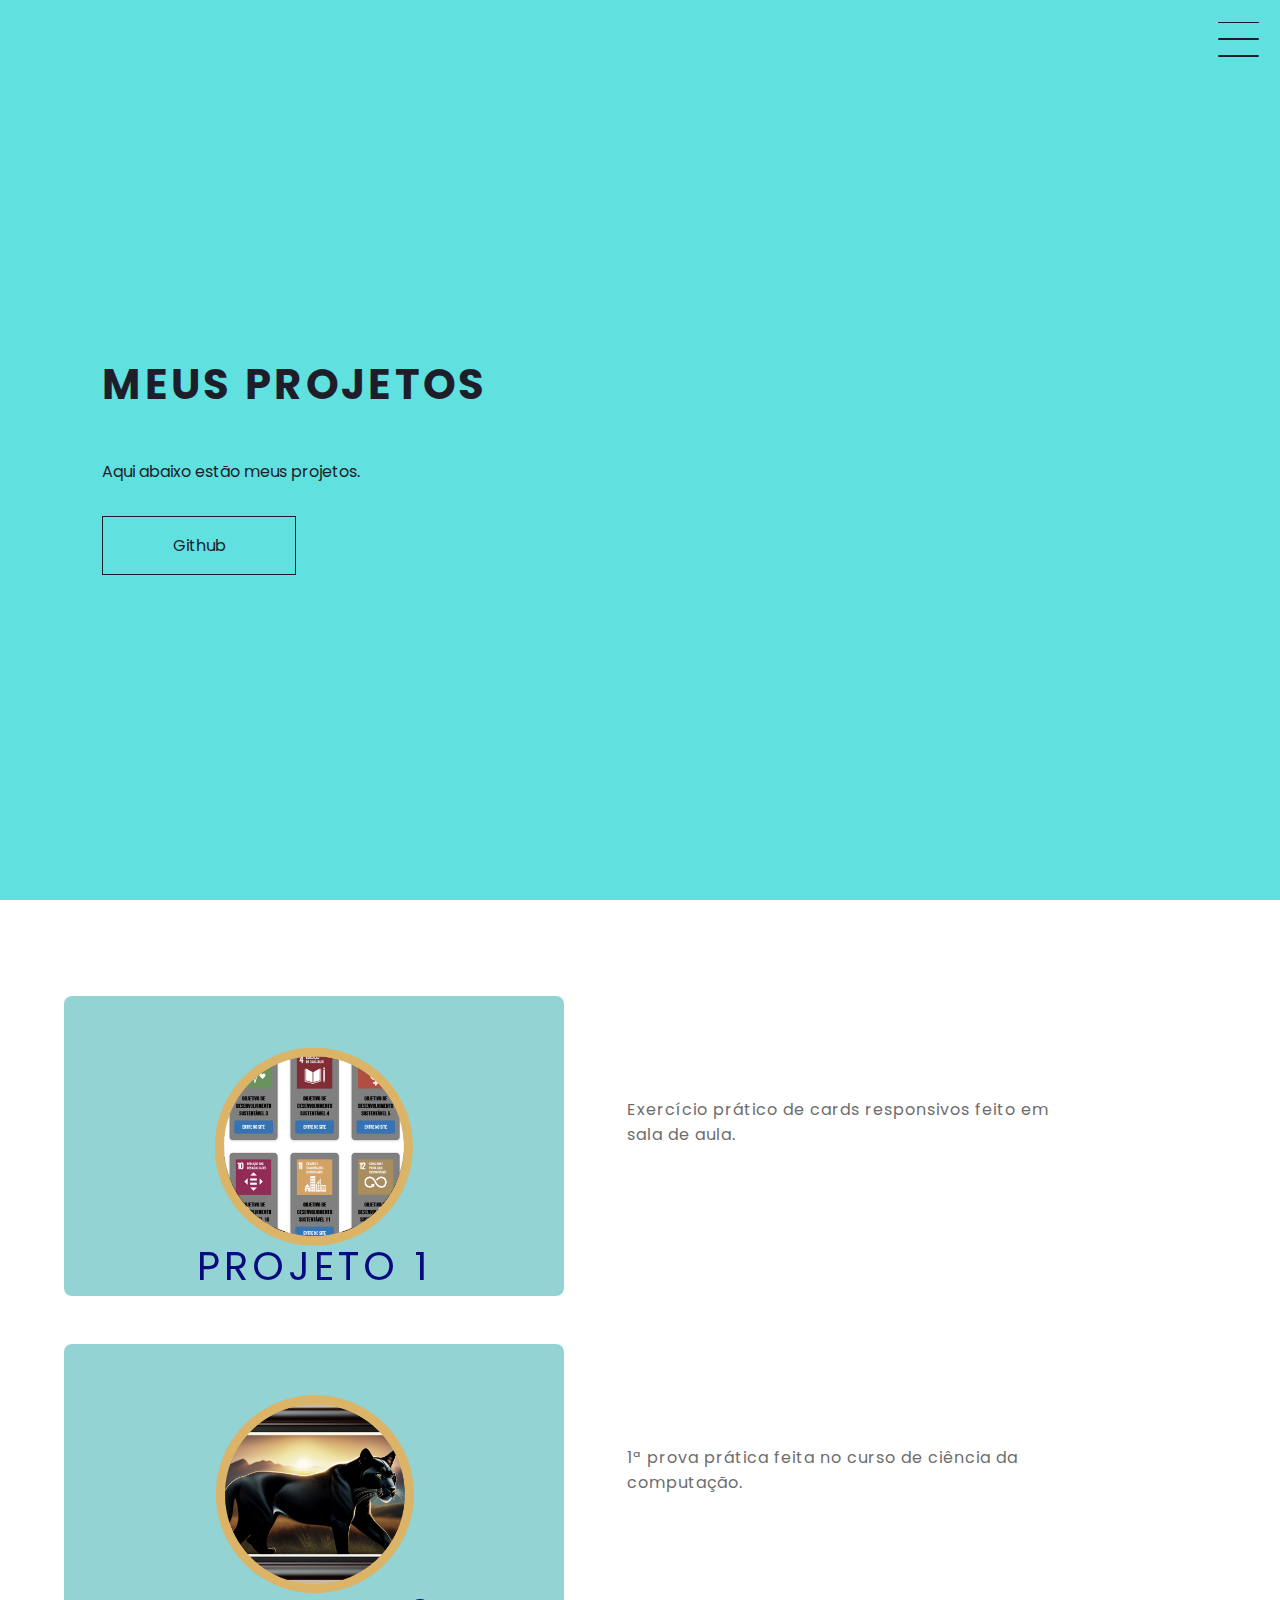
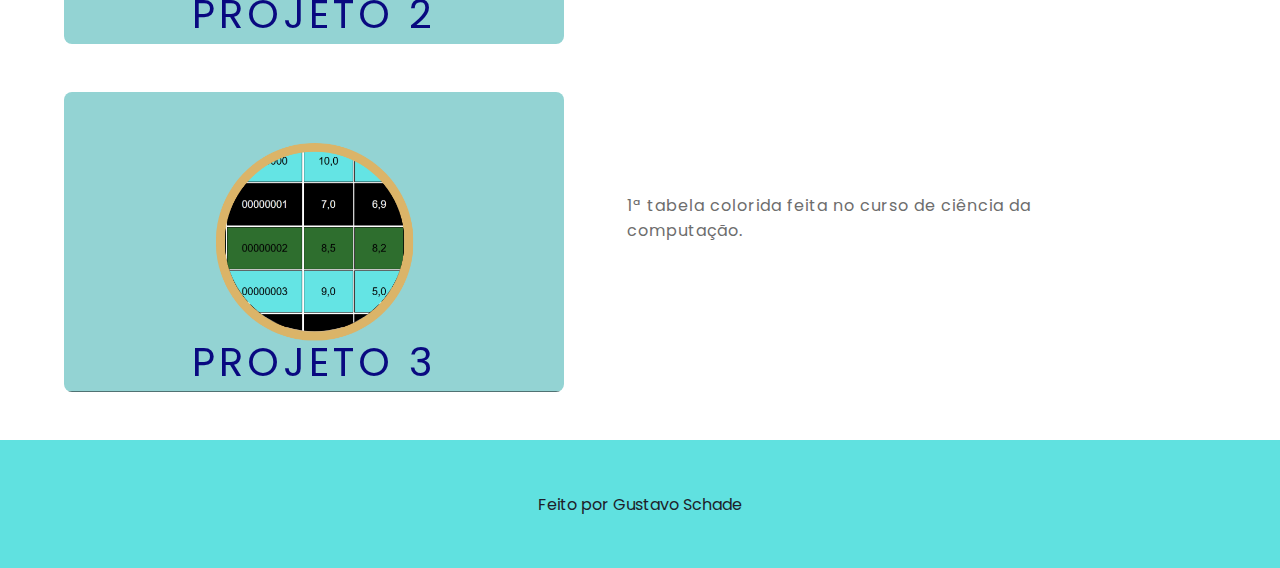
==== projetos.html @ 3cd2a9a5 "Add files via upload" ====
<!DOCTYPE html>
<html lang="en">
<head>
    <meta charset="UTF-8">
    <meta http-equiv="X-UA-Compatible" content="IE=edge">
    <meta name="viewport" content="width=device-width, initial-scale=1.0">
    <link rel="stylesheet" href="index.css">
    <link rel="stylesheet" href="body.html">
    <link rel="stylesheet" href="projetos.html">
    <link rel="stylesheet" href="projetos.css">
    <link rel="icon" type="image/x-icon"  href="./canva - 07 (logo).png">
    <title>Projetos | Gustavo Schade</title>
</head>
<body>
    <header class="header-container">
        <div class="header">
            <div class="checkbox-container">
                <div class="checkbox-wrapper">
                     <input type="checkbox" id="toggle">
                     <label class="checkbox" for="toggle">
                        <div class="trace"></div>
                        <div class="trace"></div>
                        <div class="trace"></div>
                     </label>
                     <div class="menu"></div>
                     <nav class="menu-items">
                         <ul>
                            <li>
                               <a href="index.html">Home</a>
                            </li>
                            <li>
                               <a href="body.html">Sobre</a> 
                            </li>
                            <li>
                               <a href="#">Projetos</a>
                            </li>
                         </ul>
                     </nav>
                </div>
            </div>
        </div>
        <h1>MEUS PROJETOS</h1>
        <p>Aqui abaixo estão meus projetos.</p>
        <div class="social-media">
            <a href="https://github.com/guschade" target="_blank">Github</a>
        </div>
    </header>
<main class="container">
    <div class="card-container">
        <div class="card1">
            <div class="card-wrapper">
                <a href="https://nacoes-unidas-20-correto.guschade.repl.co" target="_blank">Projeto 1</a>
                <p>Veja!</p>
            </div>
        </div>
        <div class="card-text">
            <a href="https://nacoes-unidas-20-correto.guschade.repl.co" target="_blank">Exercício prático de cards responsivos feito
                em sala de aula.</a>
        </div>
    </div>

    <div class="card-container">
        <div class="card2">
            <div class="card-wrapper">
                <a href="https://test.guschade.repl.co" target="_blank">Projeto 2</a>
                <p>Veja!</p>
            </div>
        </div>
        <div class="card-text">
            <a href="https://test.guschade.repl.co" target="_blank">1ª prova prática feita no curso de ciência da computação.</a>
        </div>
    </div>

    <div class="card-container"> 
        <div class="card3">
            <div class="card-wrapper">
                <a href="https://colors-student-grades-240423.guschade.repl.co/" target="_blank">Projeto 3</a>
                <p>Veja!</p>
            </div>
        </div>
        <div class="card-text">
            <a href="https://colors-student-grades-240423.guschade.repl.co/" target="_blank">1ª tabela colorida feita no curso de ciência da computação.</a>
        </div>
    </div>       
</main>
<footer class="footer">
    Feito por Gustavo Schade 
</footer>
---- index.css ----
@import url("https://fonts.googleapis.com/css2?family=Poppins:wght@500&display=swap");

body {
  color: #1e1e2a;
  font-family: "Poppins", sans-serif;
  margin: 0;
  padding: 0;
}

/* HEADER */

.header-container {
  align-items: flex-start;
  background-color: #60e1e0;
  background-image: url("./canva\ -\ 08.png");
  background-position: center;
  background-repeat: no-repeat;
  background-size: contain;
  box-sizing: border-box;
  display: flex;
  flex-direction: column;
  height: 100vh;
  justify-content: center;
  padding: 0 8vw;
  position: relative;
  width: 100vw;
}

h1 {
  font-size: 3.26vw;
  letter-spacing: 0.26vw;
  text-transform: uppercase;
}

h2 {
  letter-spacing: 0.26vw;
  text-transform: uppercase;
}

.social-media {
  display: flex;
  margin-top: 1rem;
}

.social-media a {
  align-items: center;
  border: 0.065vw solid #1e1e2a;
  color: #1e1e2a;
  display: flex;
  justify-content: center;
  min-width: 4rem;
  padding: 1rem 4rem;
  text-decoration: none;
  transition: 0.5s ease-in-out;
}

a:hover {
  background-color: #ffffff;
}

/* MENU HAMBURGUER */

.checkbox-container {
  align-items: center;
  display: flex;
  justify-content: center;
}

.checkbox {
  cursor: pointer;
  display: flex;
  height: 6.51vw;
  justify-content: center;
  position: absolute;
  right: 0;
  top: 0;
  transition: 400ms ease-in-out 0s;
  width: 6.51vw;
  z-index: 9999;
}

.checkbox .trace {
  background-color: #1e1e2a;
  border-radius: 0.26vw;
  height: 0.13vw;
  position: absolute;
  transition: 0.5s ease-in-out;
  width: 3.25vw;
}

.checkbox .trace:nth-child(1) {
  top: 1.7vw;
  transform: rotate(0);
}

.checkbox .trace:nth-child(2) {
  top: 3vw;
  transform: rotate(0);
}

.checkbox .trace:nth-child(3) {
  top: 4.3vw;
  transform: rotate(0);
}

#toggle {
  display: none;
}

/* MENU */

.menu {
  background-color: transparent;
  border-radius: 50%;
  box-shadow: 0px 0px 0px 0px #ffffff;
  height: 0.56vh;
  position: absolute;
  right: 1.95vw;
  top: 1.82vw;
  transition: 400ms ease-in-out 0s;
  width: 0.65vw;
  z-index: -1;
}

.menu-items {
  position: fixed;
  top: 0;
  left: 0;
  width: 100%;
  height: 100vh;
  display: flex;
  justify-content: center;
  align-items: center;
  z-index: 2;
  opacity: 0;
  visibility: hidden;
  transition: 400ms ease-in-out 0s;
}

.menu-items ul {
  list-style-type: none;
}

.menu-items ul li a {
  color: #1e1e2a;
  font-size: 2.6vw;
  letter-spacing: 0.26vw;
  margin: 0.65vw 0;
  text-decoration: none;
  text-transform: uppercase;
}

/* ANIMAÇÃO DO MENU */

#toggle:checked + .checkbox .trace:nth-child(1) {
  top: 47px;
  transform: rotate(45deg);
}

#toggle:checked + .checkbox .trace:nth-child(2) {
  opacity: 0;
  transform: translate(-100px);
  visibility: hidden;
  width: 30px;
}

#toggle:checked + .checkbox .trace:nth-child(3) {
  top: 48px;
  transform: rotate(-45deg);
}

#toggle:checked + .checkbox {
  background-color: #ffffff;
}

#toggle:checked ~ .menu {
  box-shadow: 0px 0px 0px 100vmax #ffffff;
  z-index: 1;
}

#toggle:checked ~ .menu-items {
  opacity: 1;
  visibility: visible;
}

/* CARDS */

.container {
  display: flex;
  flex-direction: column;
  height: auto;
  justify-content: space-evenly;
  margin: 3rem 0;
  width: 100%;
}

.card-container {
  display: flex;
  justify-content: space-evenly;
  align-items: center;
  width: 90%;
}

.card1 {
  width: 500px;
  height: 300px;
  border-radius: 8px;
  margin: 3rem 0 0 0;
  display: flex;
  align-items: center;
  justify-content: left;
  background-color: #60e1e0;
  background-image: url("./canva\ -\ 12+1.png");
  background-position: center;
  background-size: cover;
  background-repeat: no-repeat;
  filter: grayscale(0.5);
  color: #1e1e2a;
  cursor: pointer;
  transition: 0.5s ease-in-out;
}

.card2 {
  width: 500px;
  height: 300px;
  border-radius: 8px;
  margin: 3rem 0 0 0;
  display: flex;
  align-items: center;
  justify-content: left;
  background-color: #60e1e0;
  background-image: url("./canva\ -\ 14.png");
  background-position: center;
  background-size: cover;
  background-repeat: no-repeat;
  filter: grayscale(0.5);
  color: #1e1e2a;
  cursor: pointer;
  transition: 0.5s ease-in-out;
}

.card3 {
  width: 500px;
  height: 300px;
  border-radius: 8px;
  margin: 3rem 0 0 0;
  display: flex;
  align-items: center;
  justify-content: left;
  background-color: #60e1e0;
  background-image: url("./canva\ -\ 15.png");
  background-position: center;
  background-size: cover;
  background-repeat: no-repeat;
  filter: grayscale(0.5);
  color: #1e1e2a;
  cursor: pointer;
  transition: 0.5s ease-in-out;
}

.card-text {
  width: 40%;
  letter-spacing: 1px;
  color: rgb(109, 109, 109);
  text-decoration: none;
}

.card-text a {
  width: 40%;
  letter-spacing: 0.14vh;
  color: rgb(109, 109, 109);
  text-decoration: none;
}

.card-wrapper {
  text-align: center;
  display: flex;
  flex-direction: column;
  justify-content: center;
  align-items: center;
  position: relative;
}

.card-wrapper::before {
  content: "";
  position: absolute;
  height: 14.22vh;
  width: 6.51vw;
  border-radius: 50%;
  display: block;
  border: 1 px solid #ffffff;
  opacity: 0;
  transition: 0.5s ease-in-out;
}

.card-wrapper a {
  font-size: 40px;
  text-transform: uppercase;
  letter-spacing: 4px;
  margin: 0;
  transition: 0, 5s ease-in-out;
  text-decoration: none;
}

.card-wrapper p {
  font-size: 0;
  visibility: visible;
  opacity: 0;
  font-weight: bold;
  text-transform: uppercase;
  transition: 0.5s ease-in-out;
}

.card:hover {
  filter: unset;
}

.card:hover > .card-wrapper::before {
  height: 20vw;
  width: 20vw;
  opacity: 1;
}

.card:hover > .card-wrapper p {
  opacity: 1;
  visibility: visible;
  font-size: 2vh;
}

/* FOOTER */

.footer {
  width: 100%;
  height: 10vw;
  background-color: #60e1e0;
  display: flex;
  align-items: center;
  justify-content: center;
  color: #1e1e2a;
}

/* RESPONSIVIDADE */

@media screen and (max-width: 768px) {
  /* HEADER */
  .header-container {
    background-position: top;
    background-image: url("");
    height: auto;
    padding: 1rem;
  }

  h1 {
    font-size: 2rem;
    margin: 0;
  }

  h2 {
    font-size: 1.5rem;
    margin: 0;
  }

  .social-media {
    margin-top: 0.5rem;
  }

  .social-media a {
    font-size: 1rem;
    min-width: 3rem;
    padding: 0.5rem 1rem;
  }

  /* MENU */

  .menu {
    background-color: transparent;
    border-radius: 50%;
    box-shadow: 0px 0px 0px 0px #ffffff;
    height: 0.56vh;
    position: absolute;
    right: 1.95vw;
    top: 1.82vw;
    transition: 400ms ease-in-out 0s;
    width: 0.65vw;
    z-index: -1;
  }

  .menu-items {
    position: fixed;
    top: 0;
    left: 0;
    width: 100%;
    height: 100vh;
    display: flex;
    justify-content: center;
    align-items: center;
    z-index: 2;
    opacity: 0;
    visibility: hidden;
    transition: 400ms ease-in-out 0s;
  }

  .menu-items ul {
    list-style-type: none;
  }

  .menu-items ul li a {
    color: #1e1e2a;
    font-size: 5vw;
    letter-spacing: 0.26vw;
    margin: 0.65vw 0;
    text-decoration: none;
    text-transform: uppercase;
    justify-content: center;
    align-items: center;
  }

  /* ANIMAÇÃO DO MENU */

  #toggle:checked + .checkbox .trace:nth-child(1) {
    top: 47px;
    transform: rotate(45deg);
  }

  #toggle:checked + .checkbox .trace:nth-child(2) {
    opacity: 0;
    transform: translate(-100px);
    visibility: hidden;
    width: 30px;
  }

  #toggle:checked + .checkbox .trace:nth-child(3) {
    top: 48px;
    transform: rotate(-45deg);
  }

  #toggle:checked + .checkbox {
    background-color: #ffffff;
  }

  #toggle:checked ~ .menu {
    box-shadow: 0px 0px 0px 100vmax #ffffff;
    z-index: 1;
  }

  #toggle:checked ~ .menu-items {
    opacity: 1;
    visibility: visible;
  }

  /* MENU HAMBURGUER */
  .checkbox {
    height: 4rem;
    width: 4rem;
  }

  .checkbox .trace {
    height: 0.8rem;
    width: 3.2rem;
  }

  #toggle:checked ~ .menu {
    height: 0.5rem;
    width: 0.6rem;
    right: 1rem;
    top: 1.3rem;
  }

  /* CARDS */
  .container {
    margin: 2rem 0;
  }

  .card-container {
    flex-direction: column;
    align-items: center;
    width: 100%;
  }

  .card1 {
    width: 90%;
    height: 30vh;
    margin: 2rem 0;
    background-image: url(./canva\ -\ 25.png);
    justify-content: center;
    align-items: flex-end;
  }

  .card2 {
    width: 90%;
    height: 30vh;
    margin: 2rem 0;
    background-image: url(./canva\ -\ 23.png);
    justify-content: center;
    align-items: flex-end;
  }

  .card3 {
    width: 90%;
    height: 30vh;
    margin: 2rem 0;
    background-image: url(./canva\ -\ 24.png);
    justify-content: center;
    align-items: flex-end;
  }
}
---- projetos.css ----
.header-container {
  background-image: url("");
}

/* CARDS */

.container {
  display: flex;
  flex-direction: column;
  height: auto;
  justify-content: space-evenly;
  margin: 3rem 0;
  width: 100%;
}

.card-container {
  display: flex;
  justify-content: space-evenly;
  align-items: center;
  width: 90%;
}

.card1 {
  width: 500px;
  height: 300px;
  border-radius: 8px;
  margin: 3rem 0 0 0;
  display: flex;
  align-items: flex-end;
  justify-content: center;
  background-color: #60e1e0;
  background-image: url("./canva\ -\ 25.png");
  background-position: center;
  background-size: cover;
  background-repeat: no-repeat;
  filter: grayscale(0.5);
  color: #1e1e2a;
  cursor: pointer;
  transition: 0.5s ease-in-out;
}

.card2 {
  width: 500px;
  height: 300px;
  border-radius: 8px;
  margin: 3rem 0 0 0;
  display: flex;
  align-items: flex-end;
  justify-content: center;
  background-color: #60e1e0;
  background-image: url("./canva\ -\ 23.png");
  background-position: center;
  background-size: cover;
  background-repeat: no-repeat;
  filter: grayscale(0.5);
  color: #1e1e2a;
  cursor: pointer;
  transition: 0.5s ease-in-out;
}

.card3 {
  width: 500px;
  height: 300px;
  border-radius: 8px;
  margin: 3rem 0 0 0;
  display: flex;
  align-items: flex-end;
  justify-content: center;
  background-color: #60e1e0;
  background-image: url("./canva\ -\ 24.png");
  background-position: center;
  background-size: cover;
  background-repeat: no-repeat;
  filter: grayscale(0.5);
  color: #1e1e2a;
  cursor: pointer;
  transition: 0.5s ease-in-out;
}

.card-text {
  width: 40%;
  letter-spacing: 1px;
  color: rgb(109, 109, 109);
}

.card-text a {
  width: 40%;
  letter-spacing: 1px;
  color: rgb(109, 109, 109);
  text-decoration: none;
}

.card-wrapper {
  text-align: center;
  display: flex;
  flex-direction: column;
  justify-content: center;
  align-items: center;
  position: relative;
}

.card-wrapper::before {
  content: "";
  position: absolute;
  height: 100px;
  width: 100px;
  border-radius: 50%;
  display: block;
  border: 1 px solid #ffffff;
  opacity: 0;
  transition: 0.5s ease-in-out;
}

.card-wrapper a {
  font-size: 40px;
  text-transform: uppercase;
  letter-spacing: 4px;
  margin: 0;
  transition: 0, 5s ease-in-out;
  text-decoration: none;
}

.card-wrapper p {
  font-size: 0;
  visibility: visible;
  opacity: 0;
  font-weight: bold;
  text-transform: uppercase;
  transition: 0.5s ease-in-out;
}

.card:hover {
  filter: unset;
}

.card:hover > .card-wrapper::before {
  height: 200px;
  width: 200px;
  opacity: 1;
}

.card:hover > .card-wrapper p {
  opacity: 1;
  visibility: visible;
  font-size: 14px;
}

/* FOOTER */

.footer {
  width: 100%;
  height: 10vw;
  background-color: #60e1e0;
  display: flex;
  align-items: center;
  justify-content: center;
  color: #1e1e2a;
}

@media screen and (max-width: 768px) {
  .container {
    margin: 2rem 0;
  }

  .card-container {
    flex-direction: column;
    align-items: center;
    width: 100%;
  }

  .card1 {
    width: 90%;
    height: 30vh;
    margin: 2rem 0;
  }

  .card2 {
    width: 90%;
    height: 30vh;
    margin: 2rem 0;
  }

  .card3 {
    width: 90%;
    height: 30vh;
    margin: 2rem 0;
  }
}
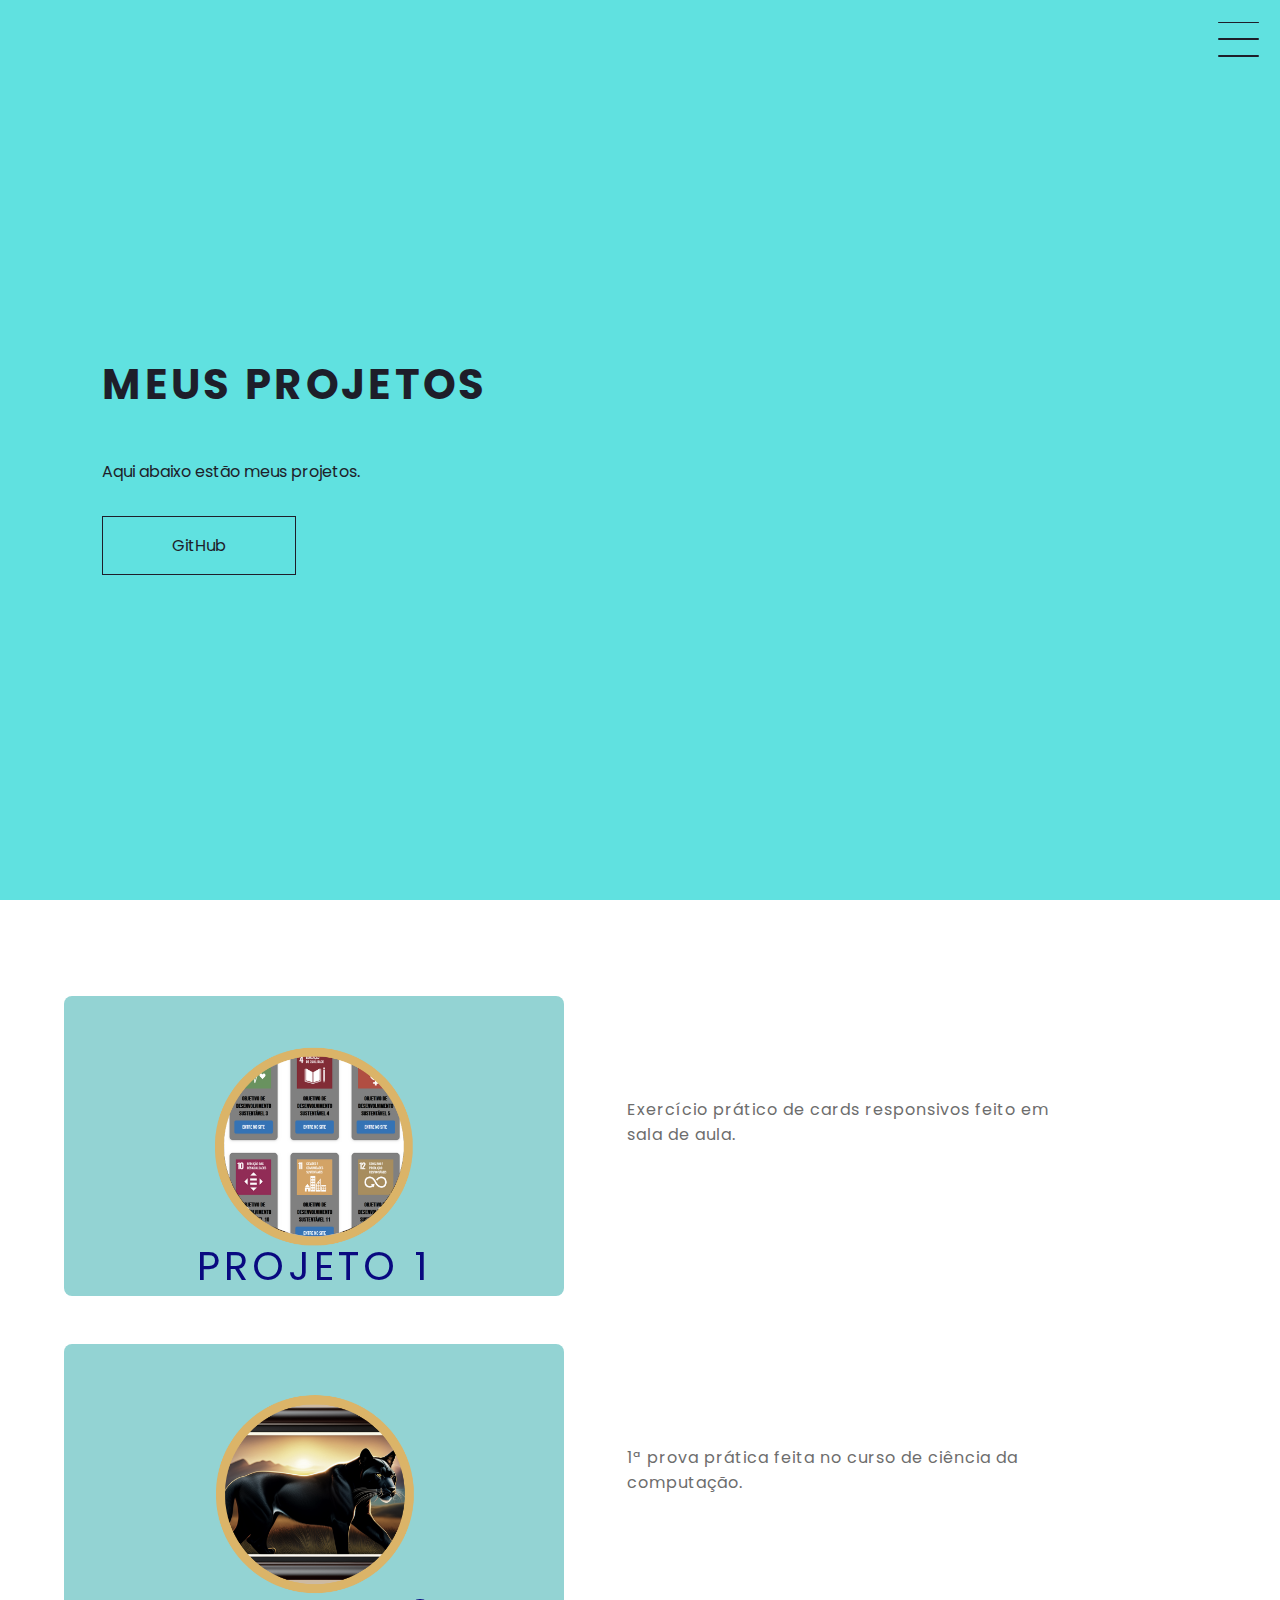
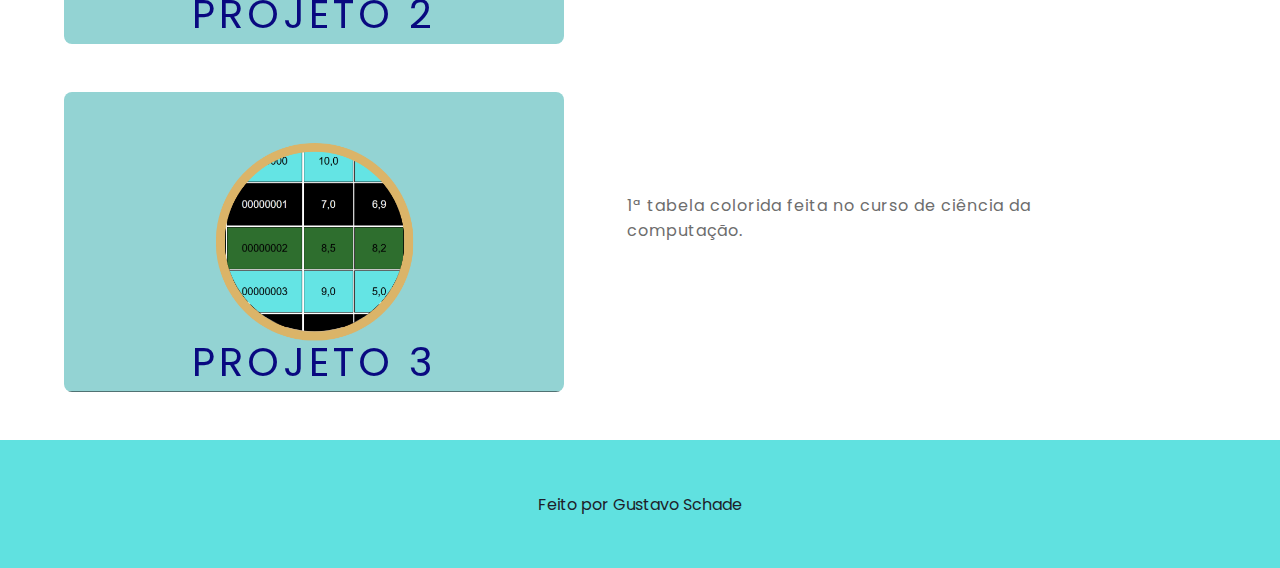
==== commit 159302cc: "Atualizar o projetos.html" ====
--- a/projetos.html
+++ b/projetos.html
@@ -42,7 +42,7 @@
         <h1>MEUS PROJETOS</h1>
         <p>Aqui abaixo estão meus projetos.</p>
         <div class="social-media">
-            <a href="https://github.com/guschade" target="_blank">Github</a>
+            <a href="https://github.com/guschade" target="_blank">GitHub</a>
         </div>
     </header>
 <main class="container">
